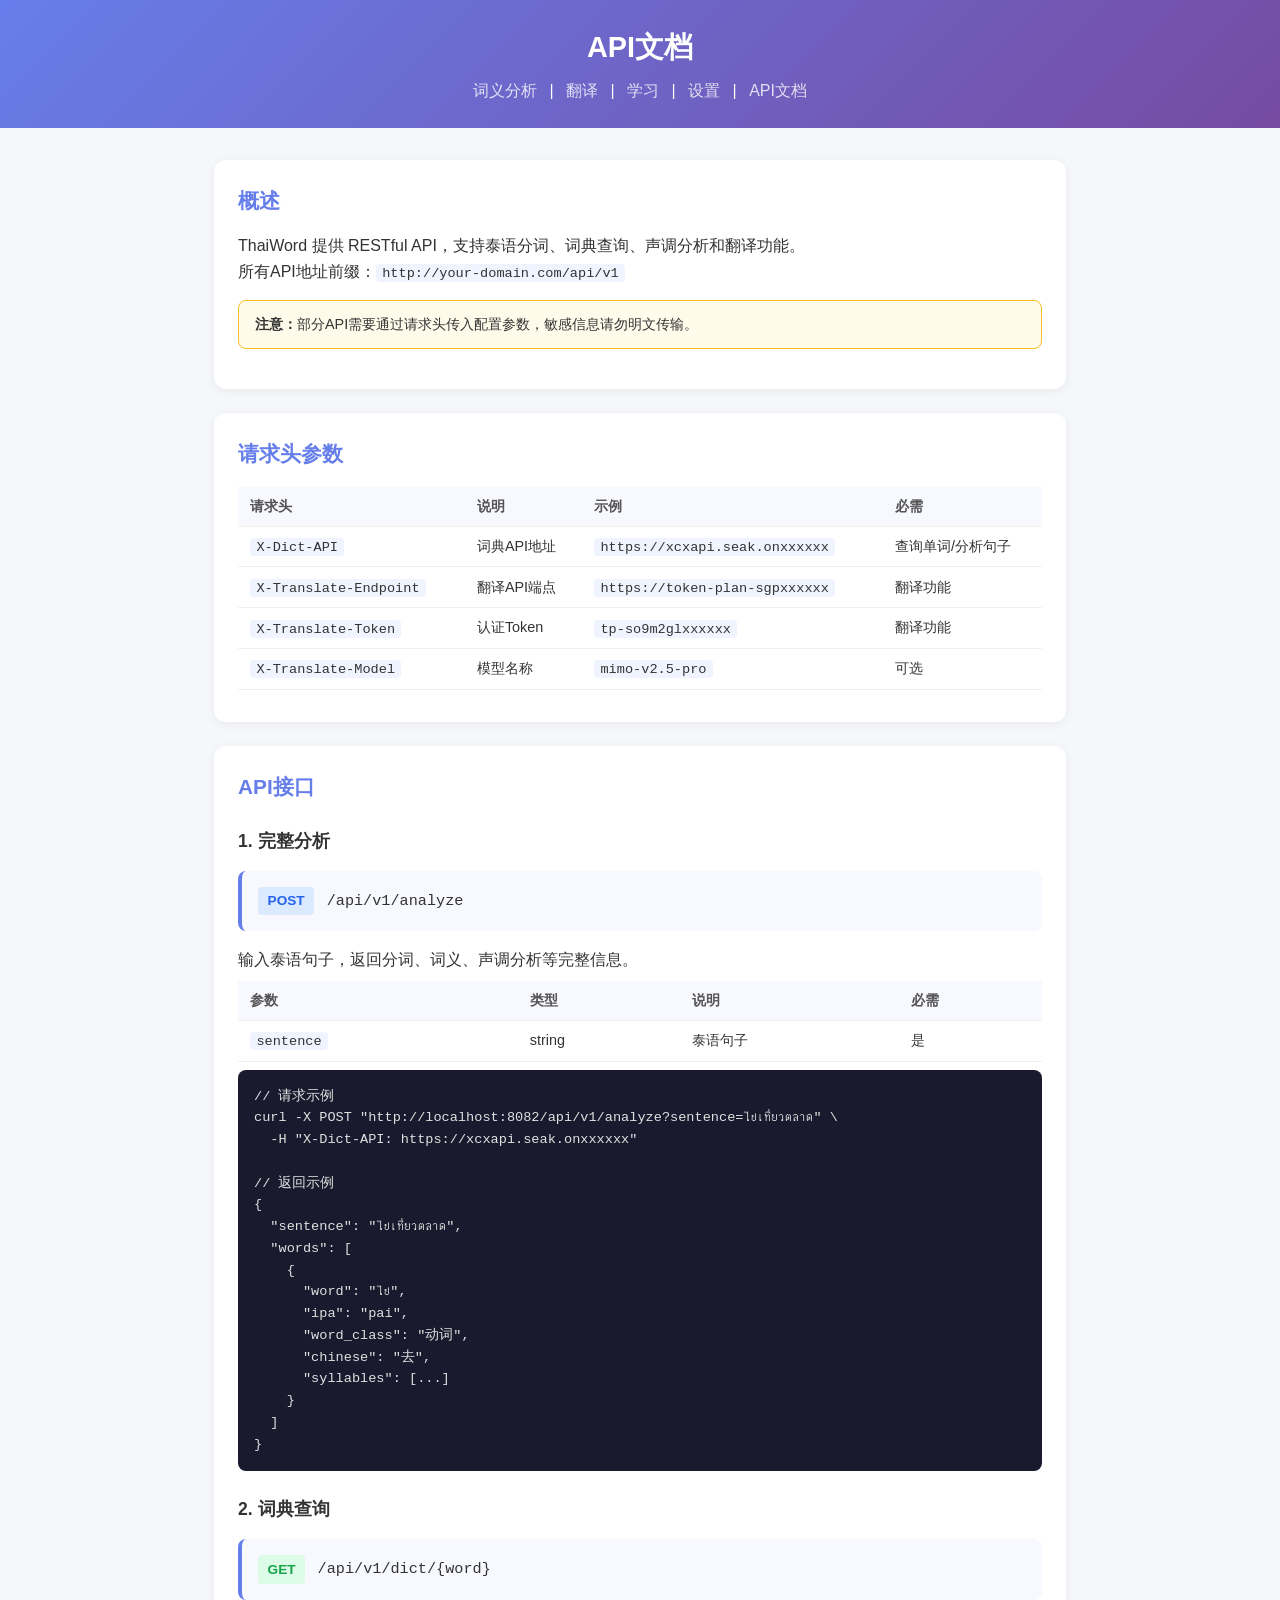
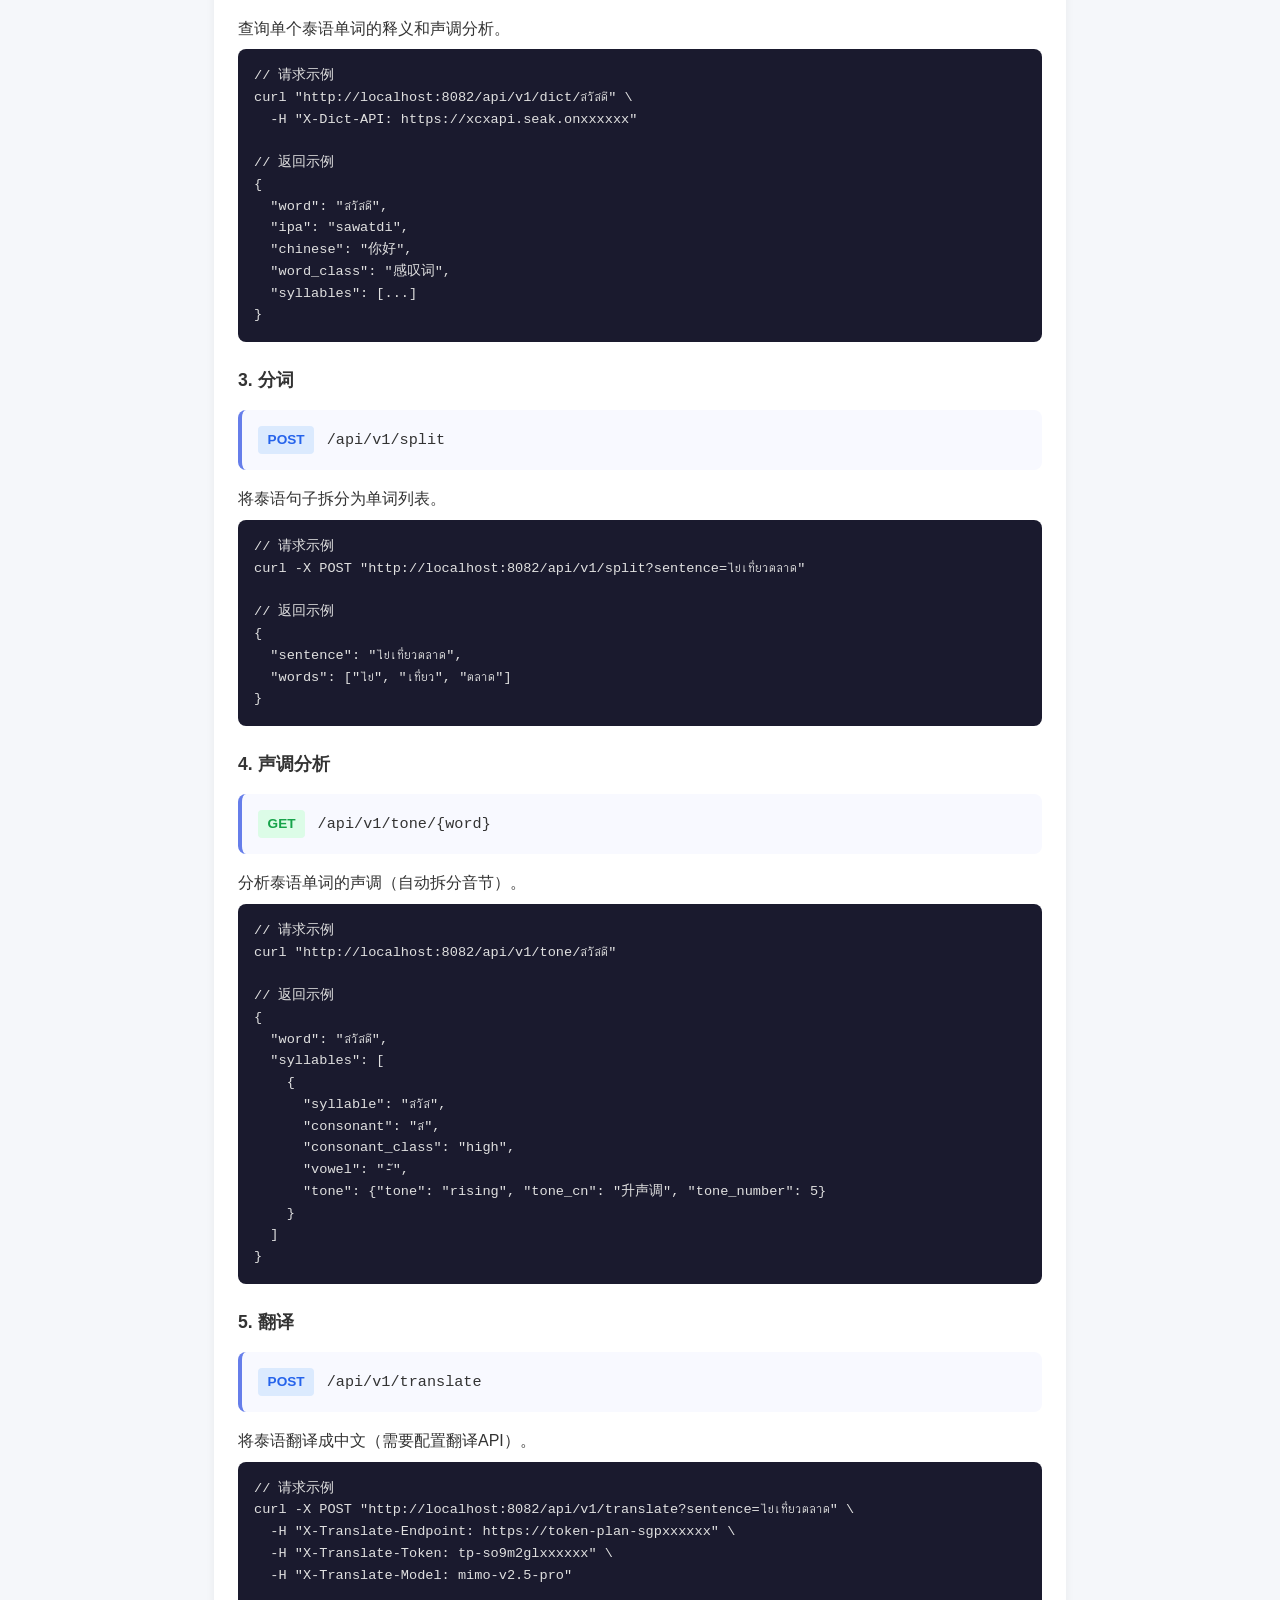
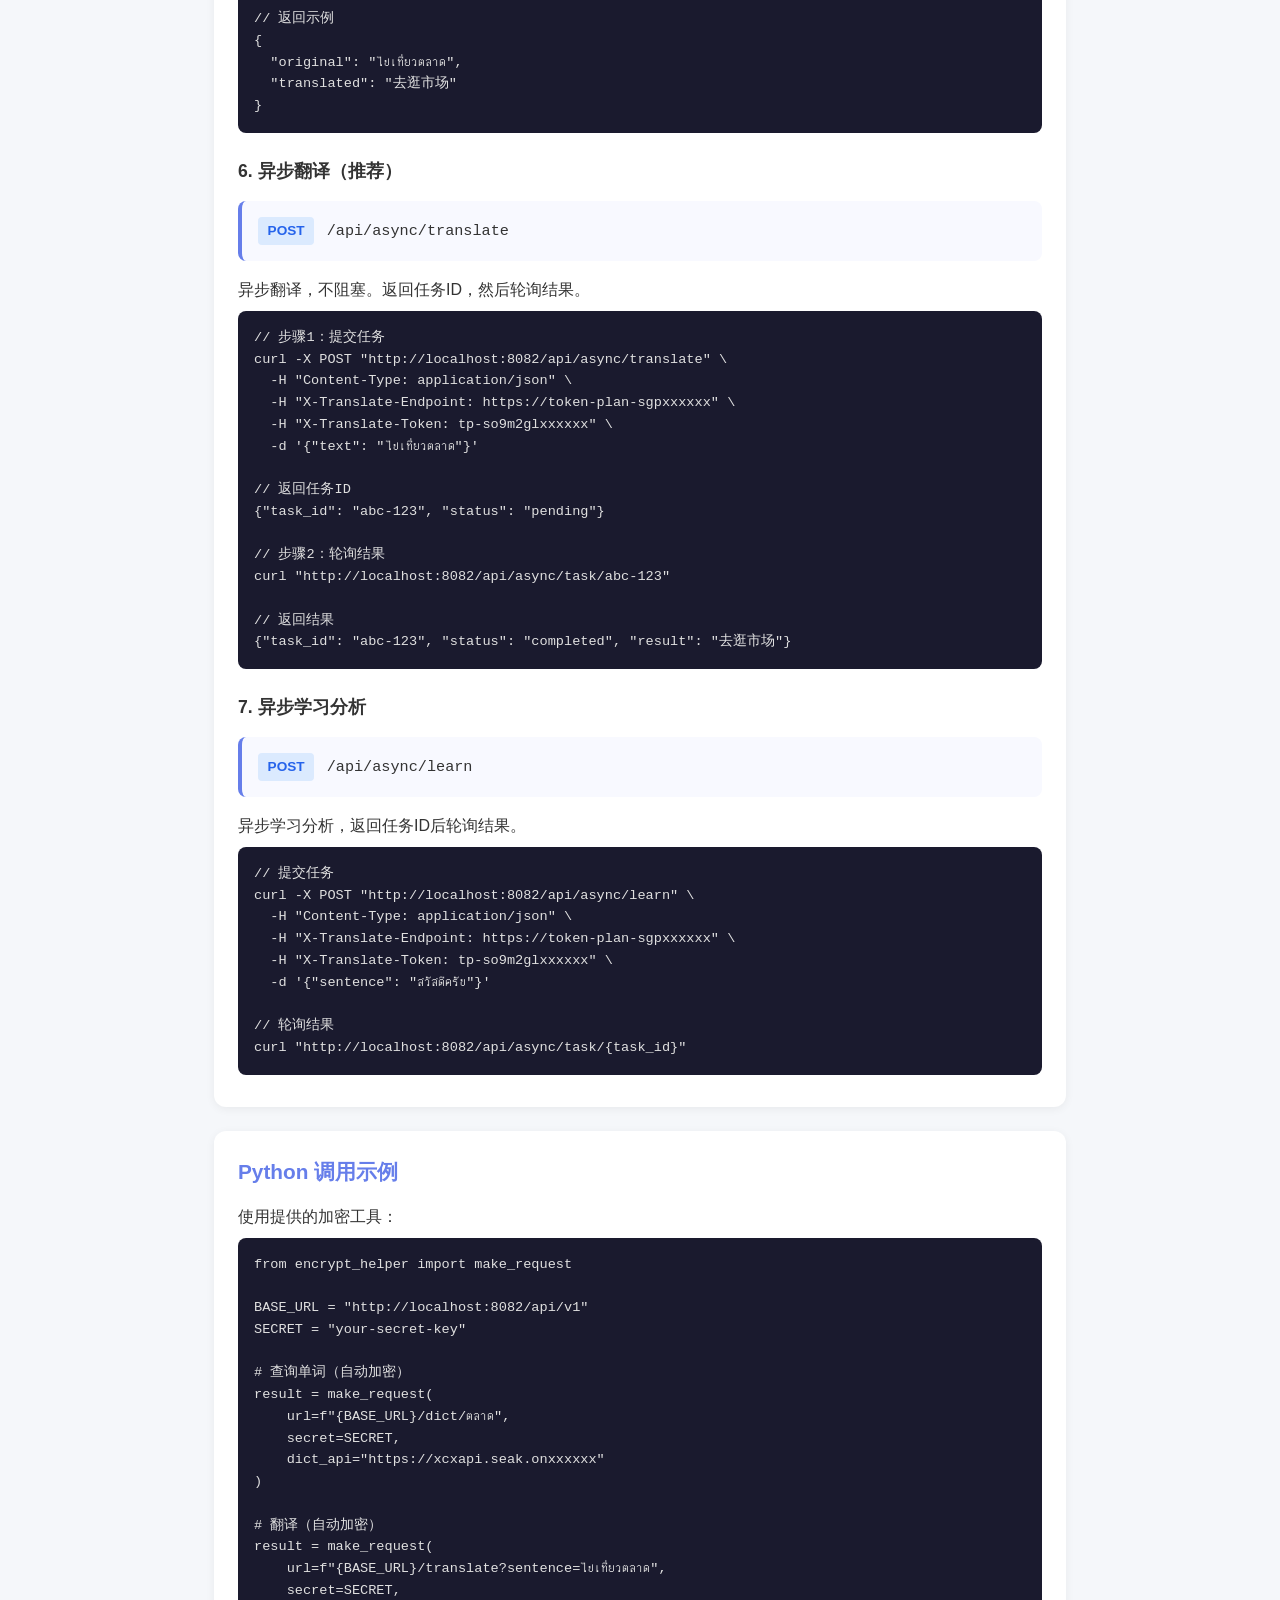
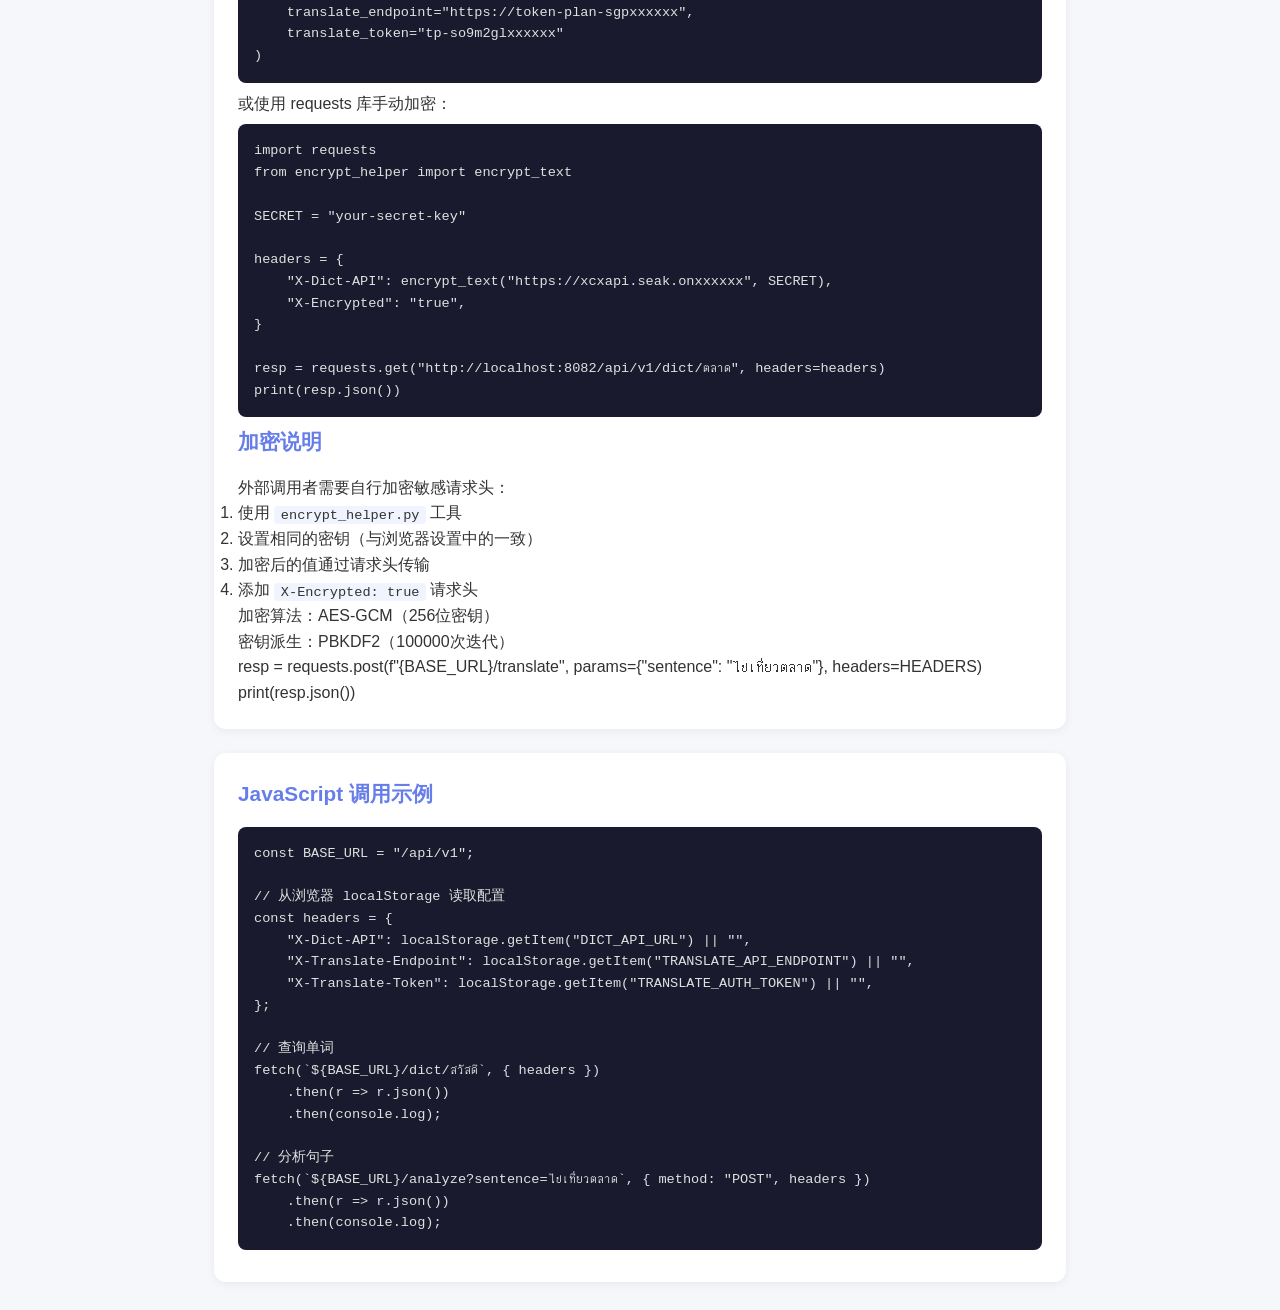
==== static/api-docs.html @ 818468a5 "Initial commit" ====
<!DOCTYPE html>
<html lang="zh-CN">
<head>
    <meta charset="UTF-8">
    <meta name="viewport" content="width=device-width, initial-scale=1.0">
    <title>API文档 - ThaiWord</title>
    <style>
        * { margin: 0; padding: 0; box-sizing: border-box; }
        body {
            font-family: -apple-system, BlinkMacSystemFont, "Segoe UI", Roboto, "Noto Sans SC", sans-serif;
            background: #f5f7fa;
            color: #333;
            line-height: 1.6;
        }
        header {
            background: linear-gradient(135deg, #667eea 0%, #764ba2 100%);
            color: white;
            text-align: center;
            padding: 1.5rem 1rem;
        }
        header h1 { font-size: 1.8rem; }
        header .nav { margin-top: 0.5rem; }
        header .nav a { color: rgba(255,255,255,0.8); text-decoration: none; margin: 0 0.5rem; }
        header .nav a:hover { color: white; }
        main { max-width: 900px; margin: 2rem auto; padding: 0 1.5rem; }
        .card {
            background: white;
            border-radius: 12px;
            padding: 1.5rem;
            box-shadow: 0 2px 10px rgba(0,0,0,0.06);
            margin-bottom: 1.5rem;
        }
        h2 { color: #667eea; margin-bottom: 1rem; font-size: 1.3rem; }
        h3 { color: #333; margin: 1.5rem 0 0.5rem; font-size: 1.1rem; }
        .endpoint {
            background: #f8f9ff;
            border-radius: 8px;
            padding: 1rem;
            margin: 1rem 0;
            border-left: 4px solid #667eea;
        }
        .method {
            display: inline-block;
            padding: 0.2rem 0.6rem;
            border-radius: 4px;
            font-weight: 600;
            font-size: 0.85rem;
            margin-right: 0.5rem;
        }
        .method-get { background: #dcfce7; color: #16a34a; }
        .method-post { background: #dbeafe; color: #2563eb; }
        .url { font-family: monospace; font-size: 0.95rem; }
        table {
            width: 100%;
            border-collapse: collapse;
            margin: 0.5rem 0;
            font-size: 0.9rem;
        }
        th, td {
            padding: 0.5rem 0.75rem;
            text-align: left;
            border-bottom: 1px solid #f0f0f0;
        }
        th { background: #f8f9ff; font-weight: 600; color: #555; }
        code {
            background: #f0f4ff;
            padding: 0.1rem 0.4rem;
            border-radius: 4px;
            font-size: 0.85rem;
            font-family: monospace;
        }
        pre {
            background: #1a1a2e;
            color: #e0e0e0;
            padding: 1rem;
            border-radius: 8px;
            overflow-x: auto;
            font-size: 0.85rem;
            margin: 0.5rem 0;
        }
        .note {
            background: #fffbeb;
            border: 1px solid #fbbf24;
            border-radius: 8px;
            padding: 0.75rem 1rem;
            margin: 1rem 0;
            font-size: 0.9rem;
        }
    </style>
</head>
<body>
    <header>
        <h1>API文档</h1>
        <div class="nav">
            <a href="/">词义分析</a> |
            <a href="/translate.html">翻译</a> |
            <a href="/learn.html">学习</a> |
            <a href="/settings.html">设置</a> |
            <a href="/api-docs.html">API文档</a>
        </div>
    </header>

    <main>
        <div class="card">
            <h2>概述</h2>
            <p>ThaiWord 提供 RESTful API，支持泰语分词、词典查询、声调分析和翻译功能。</p>
            <p>所有API地址前缀：<code>http://your-domain.com/api/v1</code></p>

            <div class="note">
                <strong>注意：</strong>部分API需要通过请求头传入配置参数，敏感信息请勿明文传输。
            </div>
        </div>

        <div class="card">
            <h2>请求头参数</h2>
            <table>
                <thead>
                    <tr>
                        <th>请求头</th>
                        <th>说明</th>
                        <th>示例</th>
                        <th>必需</th>
                    </tr>
                </thead>
                <tbody>
                    <tr>
                        <td><code>X-Dict-API</code></td>
                        <td>词典API地址</td>
                        <td><code>https://xcxapi.seak.onxxxxxx</code></td>
                        <td>查询单词/分析句子</td>
                    </tr>
                    <tr>
                        <td><code>X-Translate-Endpoint</code></td>
                        <td>翻译API端点</td>
                        <td><code>https://token-plan-sgpxxxxxx</code></td>
                        <td>翻译功能</td>
                    </tr>
                    <tr>
                        <td><code>X-Translate-Token</code></td>
                        <td>认证Token</td>
                        <td><code>tp-so9m2glxxxxxx</code></td>
                        <td>翻译功能</td>
                    </tr>
                    <tr>
                        <td><code>X-Translate-Model</code></td>
                        <td>模型名称</td>
                        <td><code>mimo-v2.5-pro</code></td>
                        <td>可选</td>
                    </tr>
                </tbody>
            </table>
        </div>

        <div class="card">
            <h2>API接口</h2>

            <h3>1. 完整分析</h3>
            <div class="endpoint">
                <span class="method method-post">POST</span>
                <span class="url">/api/v1/analyze</span>
            </div>
            <p>输入泰语句子，返回分词、词义、声调分析等完整信息。</p>
            <table>
                <thead>
                    <tr>
                        <th>参数</th>
                        <th>类型</th>
                        <th>说明</th>
                        <th>必需</th>
                    </tr>
                </thead>
                <tbody>
                    <tr>
                        <td><code>sentence</code></td>
                        <td>string</td>
                        <td>泰语句子</td>
                        <td>是</td>
                    </tr>
                </tbody>
            </table>
            <pre>
// 请求示例
curl -X POST "http://localhost:8082/api/v1/analyze?sentence=ไปเที่ยวตลาด" \
  -H "X-Dict-API: https://xcxapi.seak.onxxxxxx"

// 返回示例
{
  "sentence": "ไปเที่ยวตลาด",
  "words": [
    {
      "word": "ไป",
      "ipa": "pai",
      "word_class": "动词",
      "chinese": "去",
      "syllables": [...]
    }
  ]
}</pre>

            <h3>2. 词典查询</h3>
            <div class="endpoint">
                <span class="method method-get">GET</span>
                <span class="url">/api/v1/dict/{word}</span>
            </div>
            <p>查询单个泰语单词的释义和声调分析。</p>
            <pre>
// 请求示例
curl "http://localhost:8082/api/v1/dict/สวัสดี" \
  -H "X-Dict-API: https://xcxapi.seak.onxxxxxx"

// 返回示例
{
  "word": "สวัสดี",
  "ipa": "sawatdi",
  "chinese": "你好",
  "word_class": "感叹词",
  "syllables": [...]
}</pre>

            <h3>3. 分词</h3>
            <div class="endpoint">
                <span class="method method-post">POST</span>
                <span class="url">/api/v1/split</span>
            </div>
            <p>将泰语句子拆分为单词列表。</p>
            <pre>
// 请求示例
curl -X POST "http://localhost:8082/api/v1/split?sentence=ไปเที่ยวตลาด"

// 返回示例
{
  "sentence": "ไปเที่ยวตลาด",
  "words": ["ไป", "เที่ยว", "ตลาด"]
}</pre>

            <h3>4. 声调分析</h3>
            <div class="endpoint">
                <span class="method method-get">GET</span>
                <span class="url">/api/v1/tone/{word}</span>
            </div>
            <p>分析泰语单词的声调（自动拆分音节）。</p>
            <pre>
// 请求示例
curl "http://localhost:8082/api/v1/tone/สวัสดี"

// 返回示例
{
  "word": "สวัสดี",
  "syllables": [
    {
      "syllable": "สวัส",
      "consonant": "ส",
      "consonant_class": "high",
      "vowel": "-ั",
      "tone": {"tone": "rising", "tone_cn": "升声调", "tone_number": 5}
    }
  ]
}</pre>

            <h3>5. 翻译</h3>
            <div class="endpoint">
                <span class="method method-post">POST</span>
                <span class="url">/api/v1/translate</span>
            </div>
            <p>将泰语翻译成中文（需要配置翻译API）。</p>
            <pre>
// 请求示例
curl -X POST "http://localhost:8082/api/v1/translate?sentence=ไปเที่ยวตลาด" \
  -H "X-Translate-Endpoint: https://token-plan-sgpxxxxxx" \
  -H "X-Translate-Token: tp-so9m2glxxxxxx" \
  -H "X-Translate-Model: mimo-v2.5-pro"

// 返回示例
{
  "original": "ไปเที่ยวตลาด",
  "translated": "去逛市场"
}</pre>

            <h3>6. 异步翻译（推荐）</h3>
            <div class="endpoint">
                <span class="method method-post">POST</span>
                <span class="url">/api/async/translate</span>
            </div>
            <p>异步翻译，不阻塞。返回任务ID，然后轮询结果。</p>
            <pre>
// 步骤1：提交任务
curl -X POST "http://localhost:8082/api/async/translate" \
  -H "Content-Type: application/json" \
  -H "X-Translate-Endpoint: https://token-plan-sgpxxxxxx" \
  -H "X-Translate-Token: tp-so9m2glxxxxxx" \
  -d '{"text": "ไปเที่ยวตลาด"}'

// 返回任务ID
{"task_id": "abc-123", "status": "pending"}

// 步骤2：轮询结果
curl "http://localhost:8082/api/async/task/abc-123"

// 返回结果
{"task_id": "abc-123", "status": "completed", "result": "去逛市场"}</pre>

            <h3>7. 异步学习分析</h3>
            <div class="endpoint">
                <span class="method method-post">POST</span>
                <span class="url">/api/async/learn</span>
            </div>
            <p>异步学习分析，返回任务ID后轮询结果。</p>
            <pre>
// 提交任务
curl -X POST "http://localhost:8082/api/async/learn" \
  -H "Content-Type: application/json" \
  -H "X-Translate-Endpoint: https://token-plan-sgpxxxxxx" \
  -H "X-Translate-Token: tp-so9m2glxxxxxx" \
  -d '{"sentence": "สวัสดีครับ"}'

// 轮询结果
curl "http://localhost:8082/api/async/task/{task_id}"</pre>
        </div>

        <div class="card">
            <h2>Python 调用示例</h2>
            <p>使用提供的加密工具：</p>
            <pre>
from encrypt_helper import make_request

BASE_URL = "http://localhost:8082/api/v1"
SECRET = "your-secret-key"

# 查询单词（自动加密）
result = make_request(
    url=f"{BASE_URL}/dict/ตลาด",
    secret=SECRET,
    dict_api="https://xcxapi.seak.onxxxxxx"
)

# 翻译（自动加密）
result = make_request(
    url=f"{BASE_URL}/translate?sentence=ไปเที่ยวตลาด",
    secret=SECRET,
    translate_endpoint="https://token-plan-sgpxxxxxx",
    translate_token="tp-so9m2glxxxxxx"
)</pre>

            <p>或使用 requests 库手动加密：</p>
            <pre>
import requests
from encrypt_helper import encrypt_text

SECRET = "your-secret-key"

headers = {
    "X-Dict-API": encrypt_text("https://xcxapi.seak.onxxxxxx", SECRET),
    "X-Encrypted": "true",
}

resp = requests.get("http://localhost:8082/api/v1/dict/ตลาด", headers=headers)
print(resp.json())</pre>

            <h2>加密说明</h2>
            <p>外部调用者需要自行加密敏感请求头：</p>
            <ol>
                <li>使用 <code>encrypt_helper.py</code> 工具</li>
                <li>设置相同的密钥（与浏览器设置中的一致）</li>
                <li>加密后的值通过请求头传输</li>
                <li>添加 <code>X-Encrypted: true</code> 请求头</li>
            </ol>

            <p>加密算法：AES-GCM（256位密钥）</p>
            <p>密钥派生：PBKDF2（100000次迭代）</p>
resp = requests.post(f"{BASE_URL}/translate", params={"sentence": "ไปเที่ยวตลาด"}, headers=HEADERS)
print(resp.json())</pre>
        </div>

        <div class="card">
            <h2>JavaScript 调用示例</h2>
            <pre>
const BASE_URL = "/api/v1";

// 从浏览器 localStorage 读取配置
const headers = {
    "X-Dict-API": localStorage.getItem("DICT_API_URL") || "",
    "X-Translate-Endpoint": localStorage.getItem("TRANSLATE_API_ENDPOINT") || "",
    "X-Translate-Token": localStorage.getItem("TRANSLATE_AUTH_TOKEN") || "",
};

// 查询单词
fetch(`${BASE_URL}/dict/สวัสดี`, { headers })
    .then(r => r.json())
    .then(console.log);

// 分析句子
fetch(`${BASE_URL}/analyze?sentence=ไปเที่ยวตลาด`, { method: "POST", headers })
    .then(r => r.json())
    .then(console.log);</pre>
        </div>
    </main>
</body>
</html>
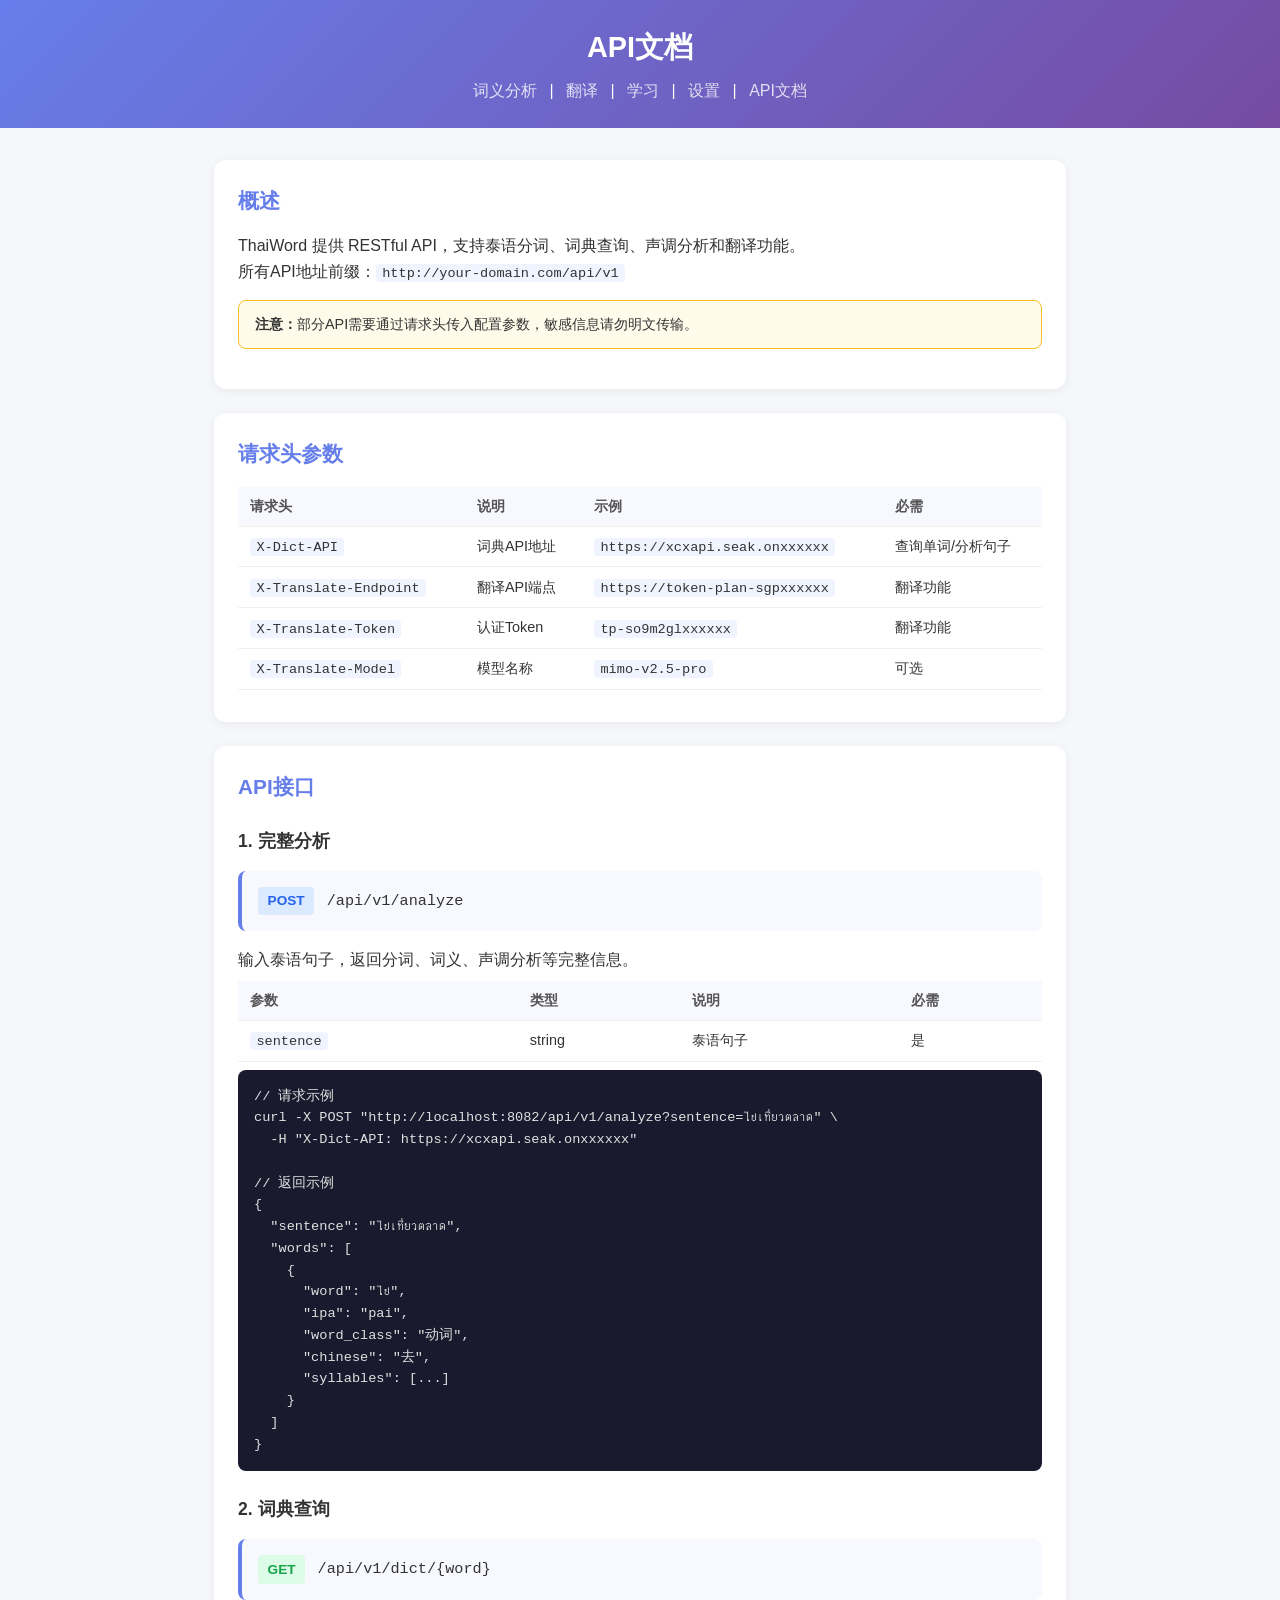
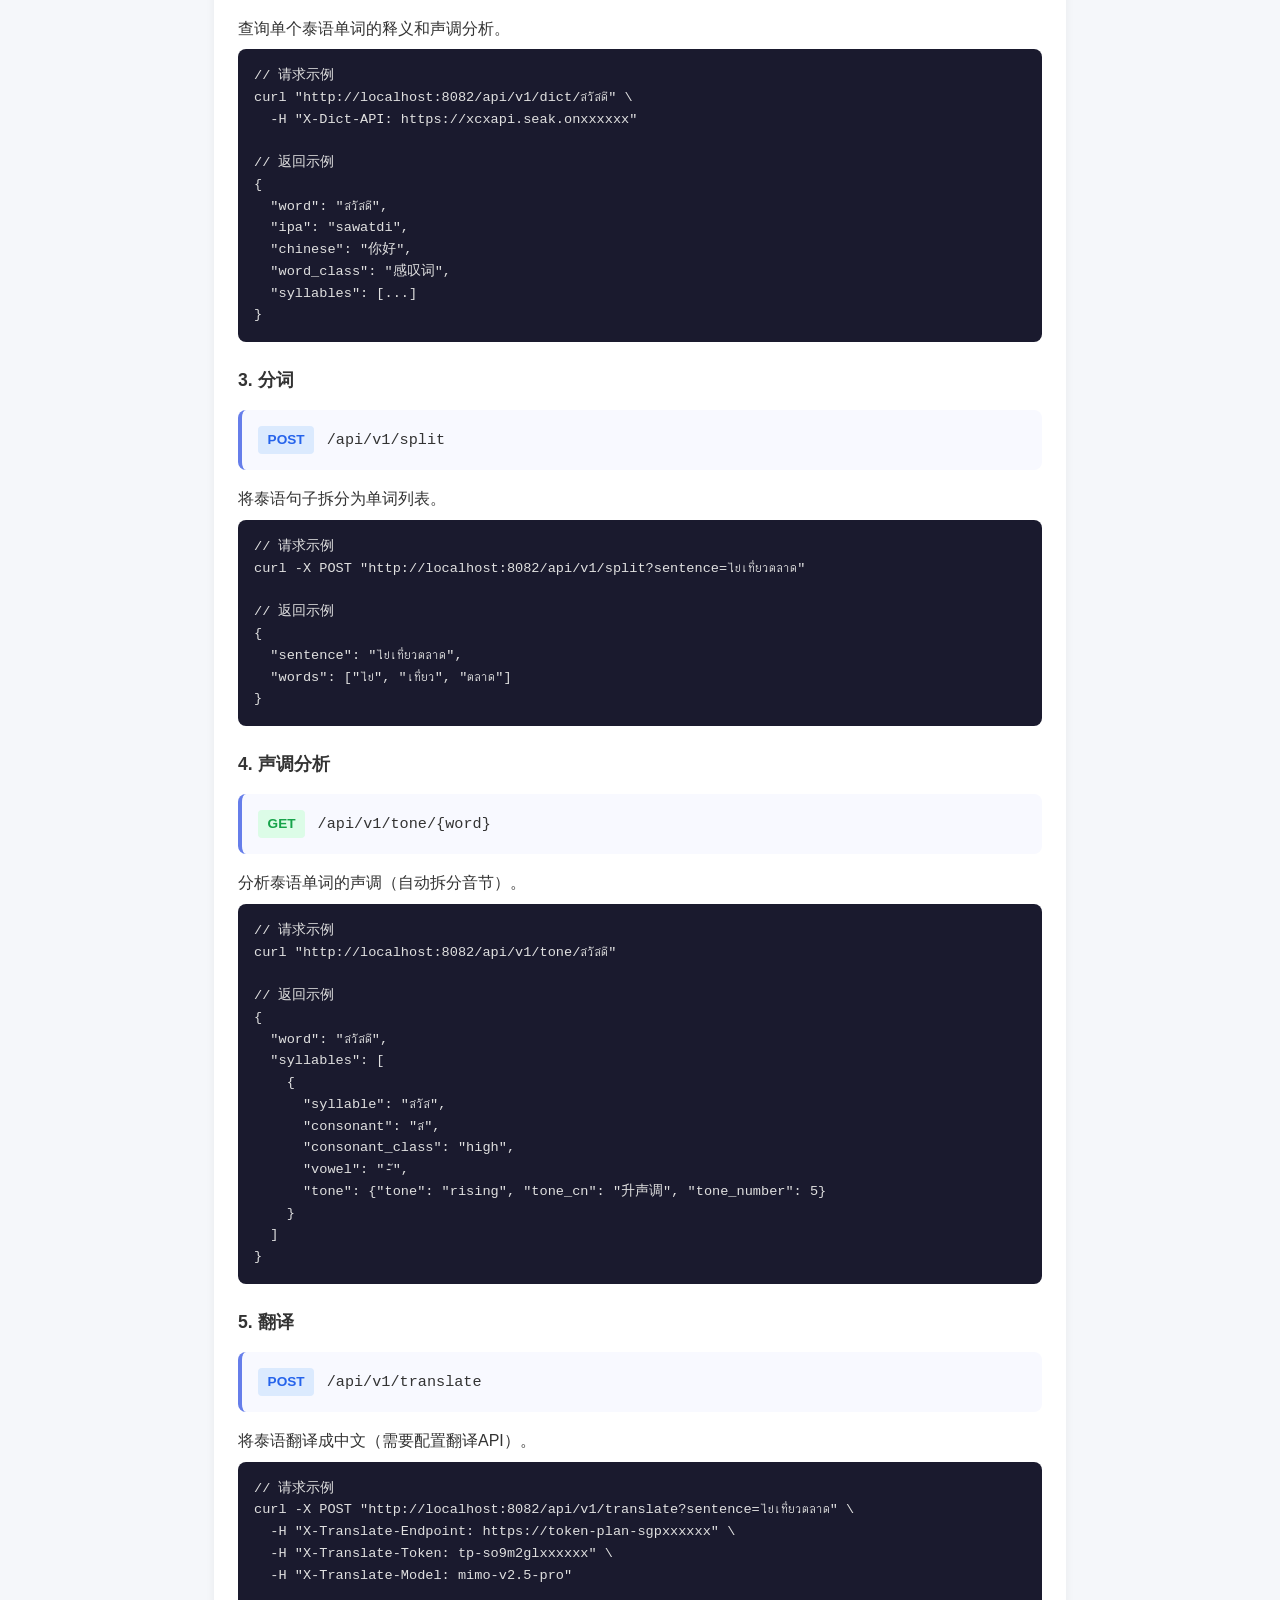
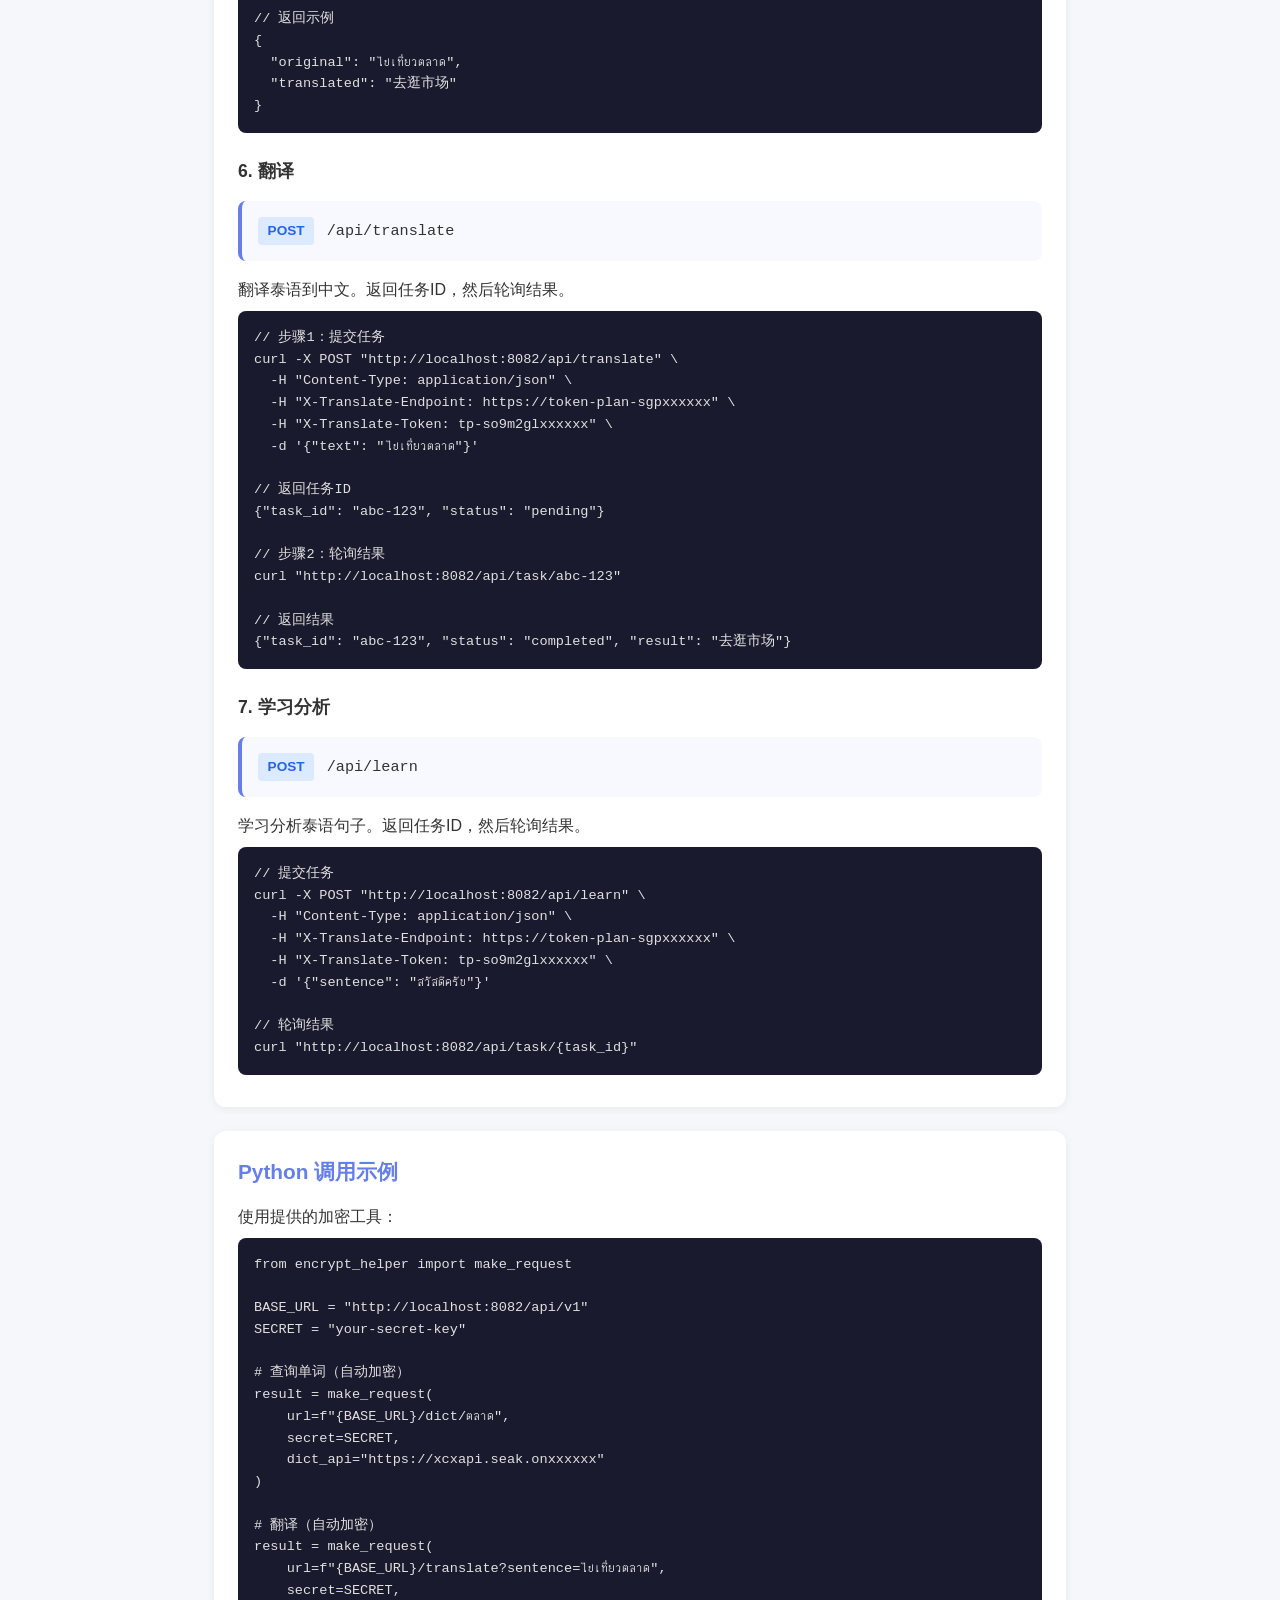
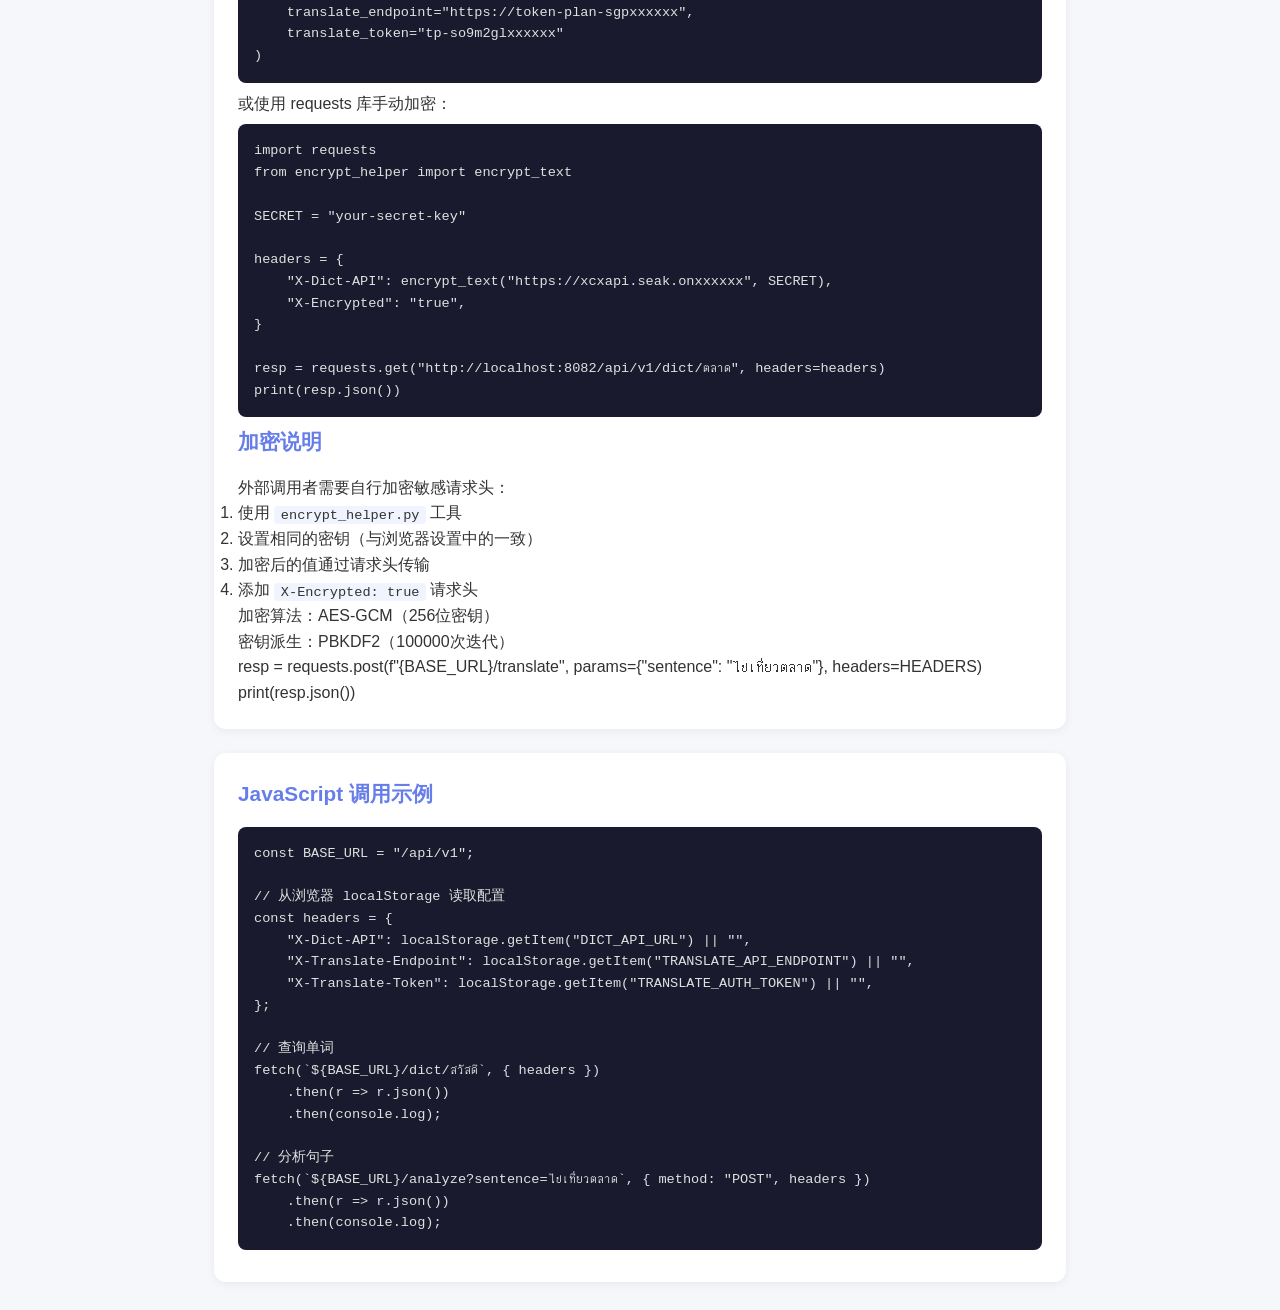
==== commit 6fb2ff72: "并行优化" ====
--- a/static/api-docs.html
+++ b/static/api-docs.html
@@ -276,15 +276,15 @@
   "translated": "去逛市场"
 }</pre>
 
-            <h3>6. 异步翻译（推荐）</h3>
-            <div class="endpoint">
-                <span class="method method-post">POST</span>
-                <span class="url">/api/async/translate</span>
-            </div>
-            <p>异步翻译，不阻塞。返回任务ID，然后轮询结果。</p>
+            <h3>6. 翻译</h3>
+            <div class="endpoint">
+                <span class="method method-post">POST</span>
+                <span class="url">/api/translate</span>
+            </div>
+            <p>翻译泰语到中文。返回任务ID，然后轮询结果。</p>
             <pre>
 // 步骤1：提交任务
-curl -X POST "http://localhost:8082/api/async/translate" \
+curl -X POST "http://localhost:8082/api/translate" \
   -H "Content-Type: application/json" \
   -H "X-Translate-Endpoint: https://token-plan-sgpxxxxxx" \
   -H "X-Translate-Token: tp-so9m2glxxxxxx" \
@@ -294,27 +294,27 @@
 {"task_id": "abc-123", "status": "pending"}
 
 // 步骤2：轮询结果
-curl "http://localhost:8082/api/async/task/abc-123"
+curl "http://localhost:8082/api/task/abc-123"
 
 // 返回结果
 {"task_id": "abc-123", "status": "completed", "result": "去逛市场"}</pre>
 
-            <h3>7. 异步学习分析</h3>
-            <div class="endpoint">
-                <span class="method method-post">POST</span>
-                <span class="url">/api/async/learn</span>
-            </div>
-            <p>异步学习分析，返回任务ID后轮询结果。</p>
+            <h3>7. 学习分析</h3>
+            <div class="endpoint">
+                <span class="method method-post">POST</span>
+                <span class="url">/api/learn</span>
+            </div>
+            <p>学习分析泰语句子。返回任务ID，然后轮询结果。</p>
             <pre>
 // 提交任务
-curl -X POST "http://localhost:8082/api/async/learn" \
+curl -X POST "http://localhost:8082/api/learn" \
   -H "Content-Type: application/json" \
   -H "X-Translate-Endpoint: https://token-plan-sgpxxxxxx" \
   -H "X-Translate-Token: tp-so9m2glxxxxxx" \
   -d '{"sentence": "สวัสดีครับ"}'
 
 // 轮询结果
-curl "http://localhost:8082/api/async/task/{task_id}"</pre>
+curl "http://localhost:8082/api/task/{task_id}"</pre>
         </div>
 
         <div class="card">
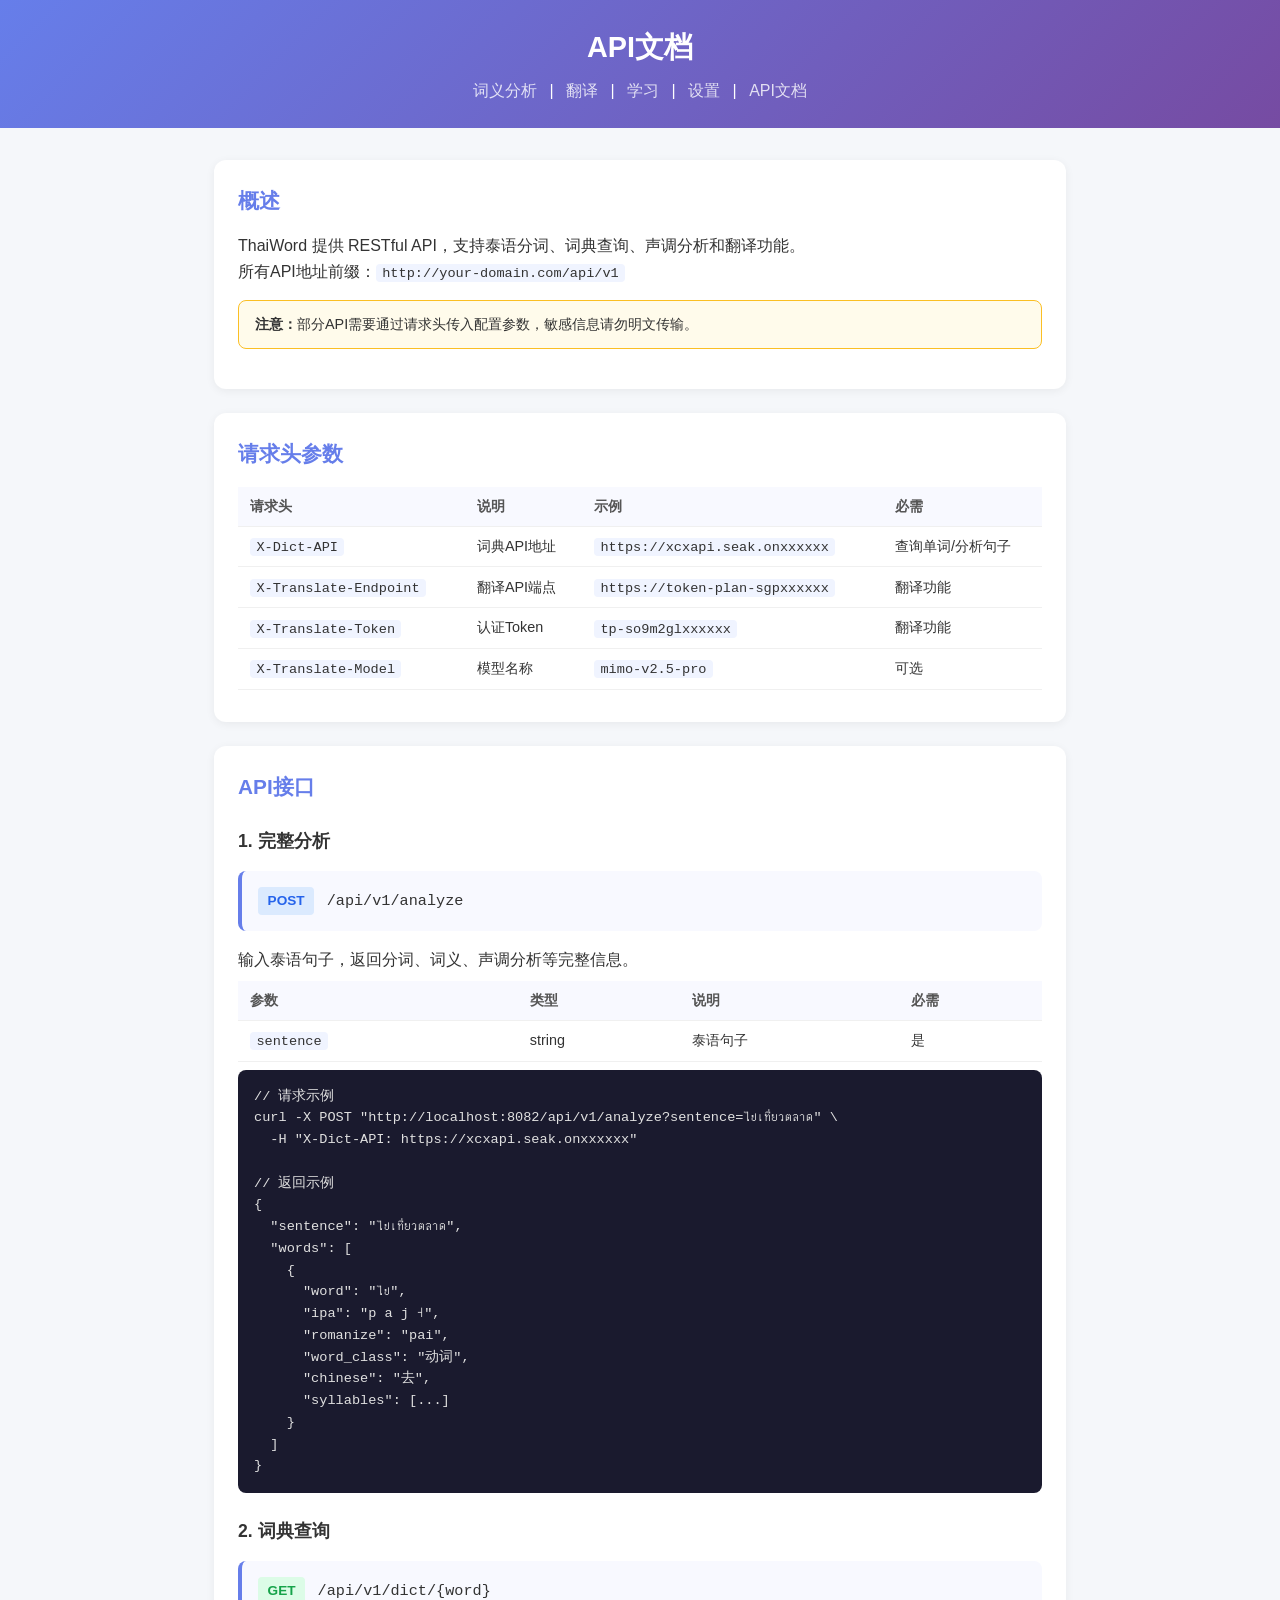
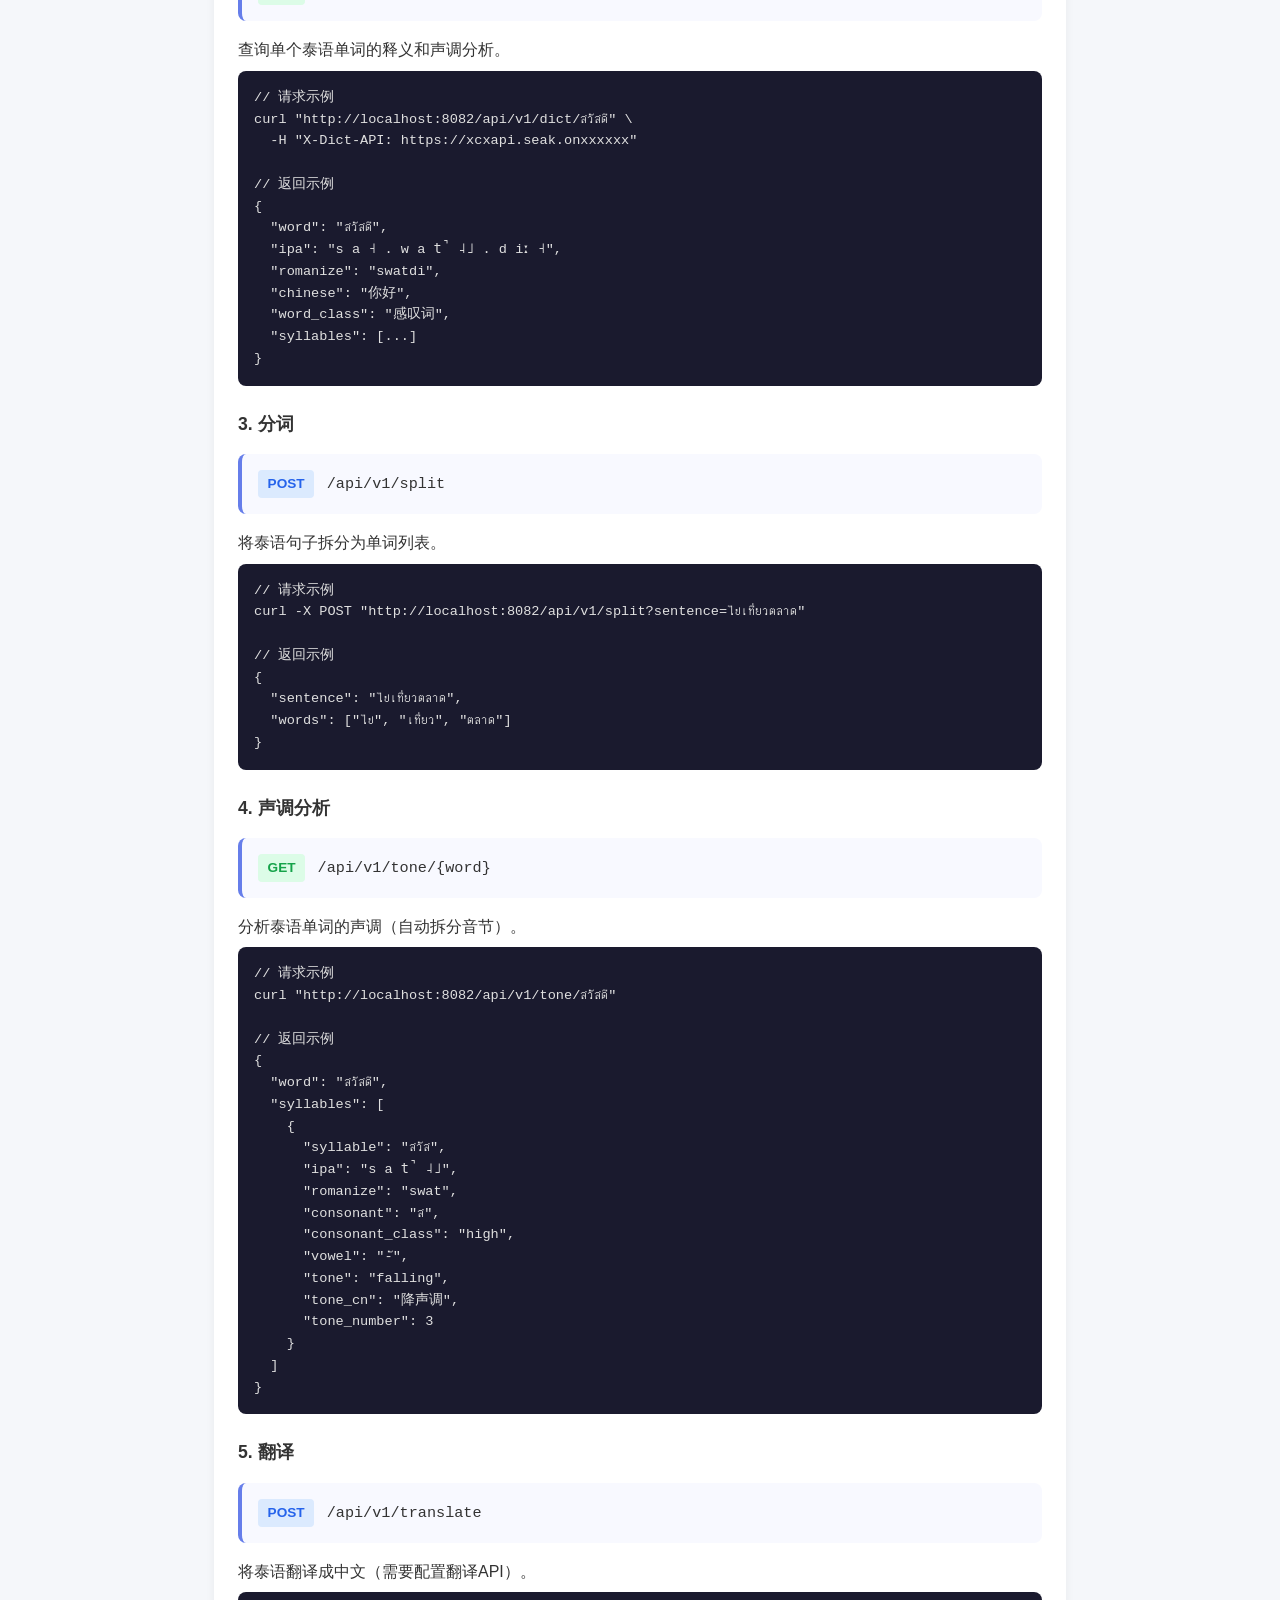
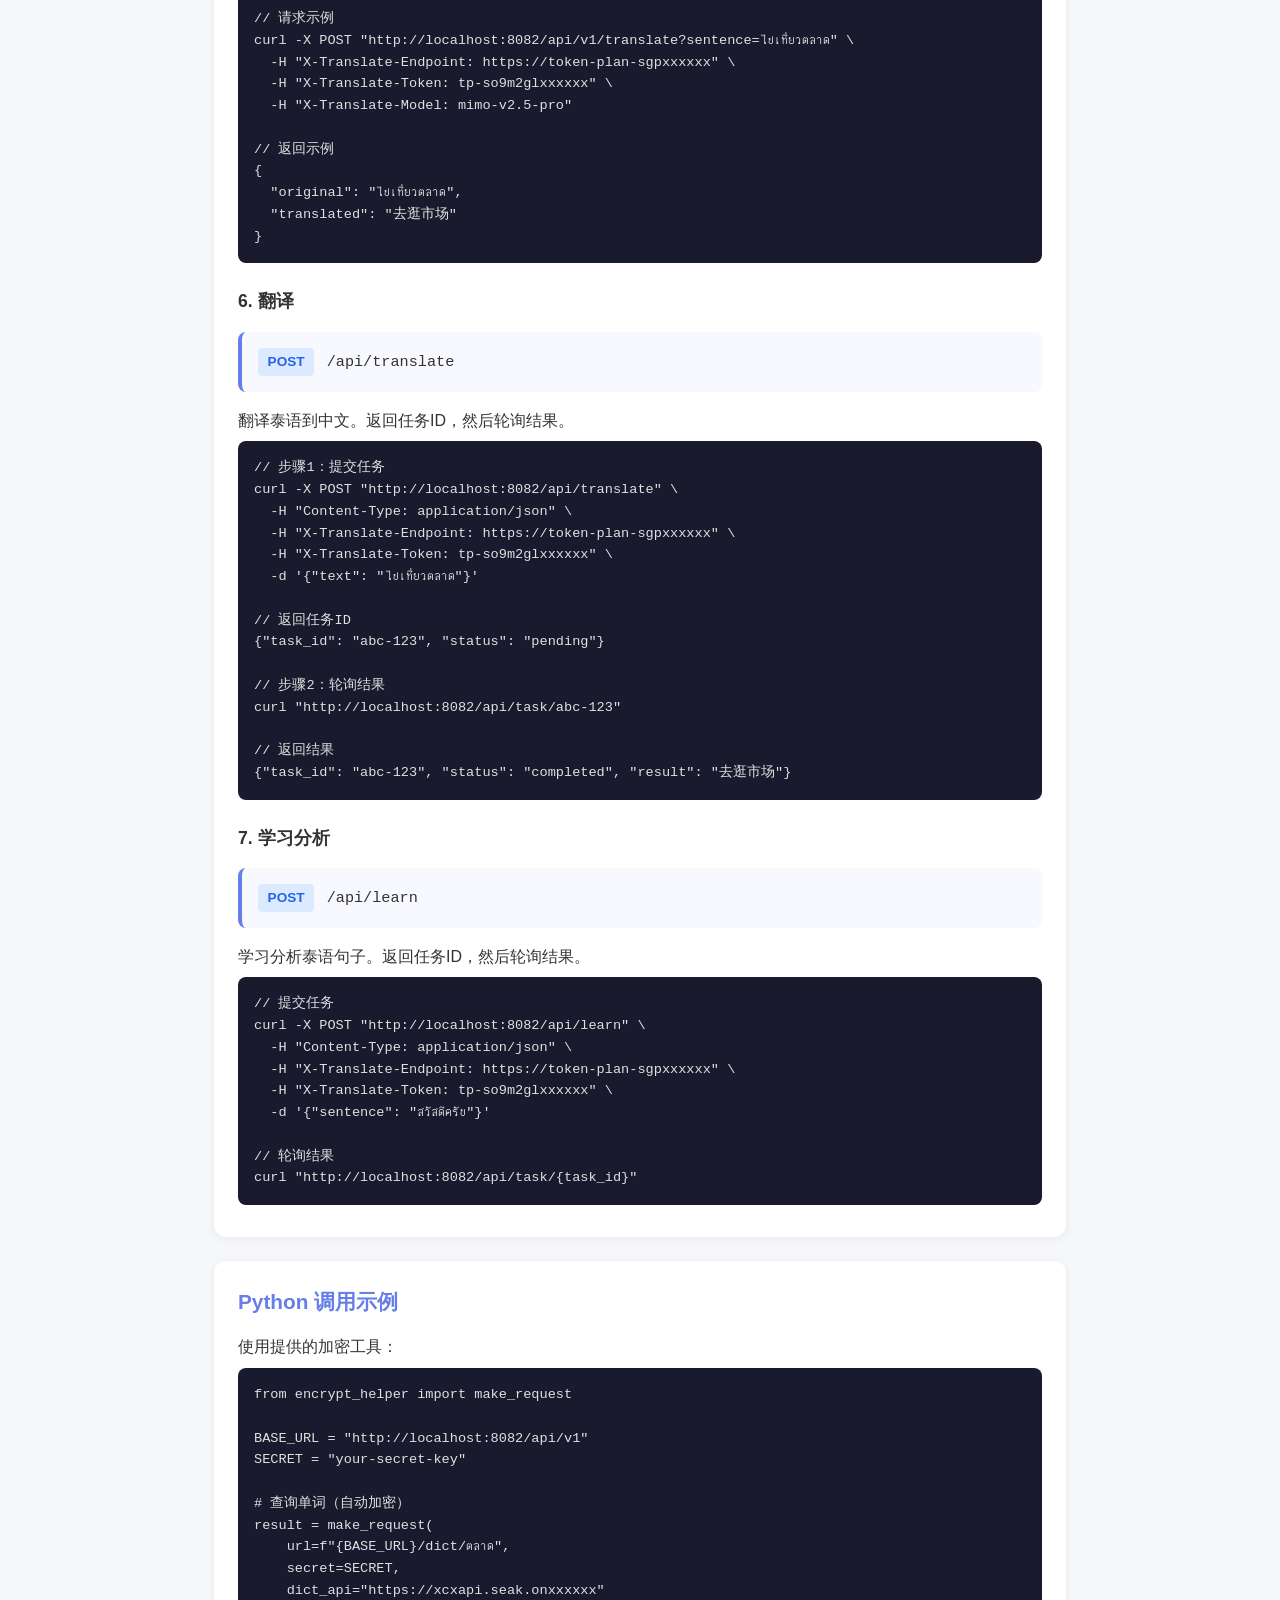
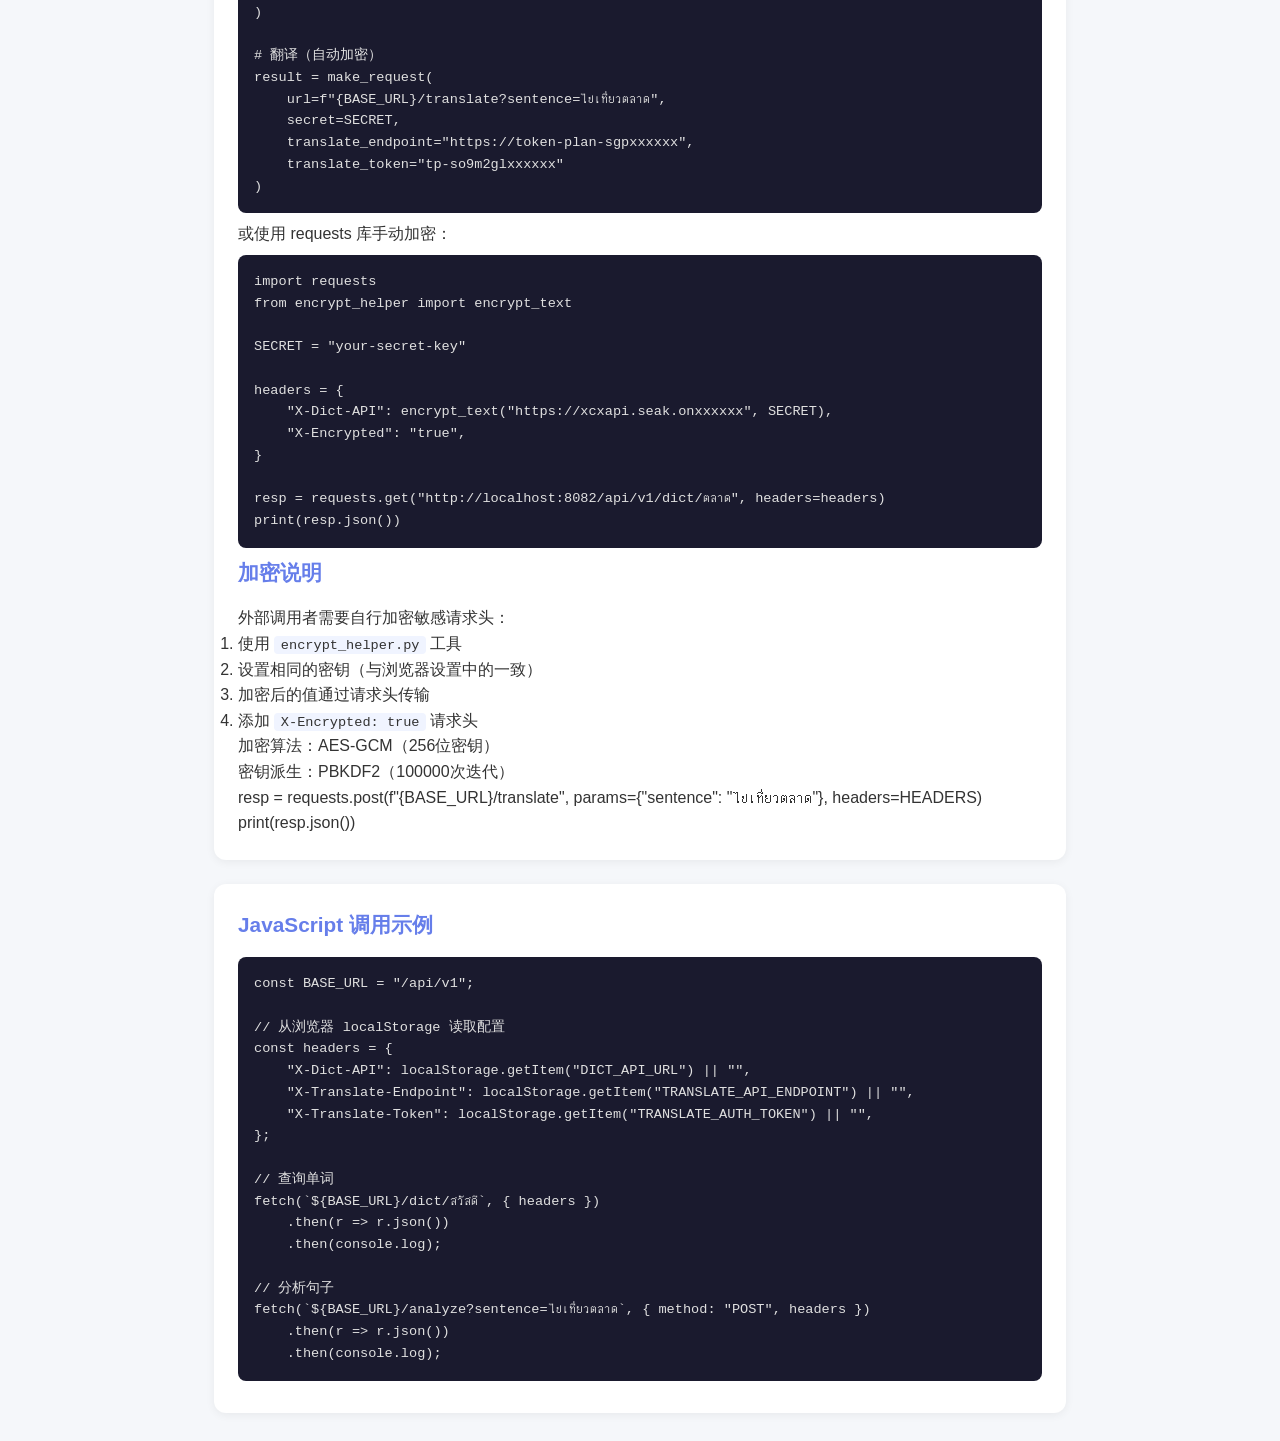
==== commit a3ed7ab1: "ipa、罗马音优化；音节分析优化；" ====
--- a/static/api-docs.html
+++ b/static/api-docs.html
@@ -189,7 +189,8 @@
   "words": [
     {
       "word": "ไป",
-      "ipa": "pai",
+      "ipa": "p a j ˧",
+      "romanize": "pai",
       "word_class": "动词",
       "chinese": "去",
       "syllables": [...]
@@ -211,7 +212,8 @@
 // 返回示例
 {
   "word": "สวัสดี",
-  "ipa": "sawatdi",
+  "ipa": "s a ˧ . w a t̚ ˨˩ . d iː ˧",
+  "romanize": "swatdi",
   "chinese": "你好",
   "word_class": "感叹词",
   "syllables": [...]
@@ -249,10 +251,14 @@
   "syllables": [
     {
       "syllable": "สวัส",
+      "ipa": "s a t̚ ˨˩",
+      "romanize": "swat",
       "consonant": "ส",
       "consonant_class": "high",
       "vowel": "-ั",
-      "tone": {"tone": "rising", "tone_cn": "升声调", "tone_number": 5}
+      "tone": "falling",
+      "tone_cn": "降声调",
+      "tone_number": 3
     }
   ]
 }</pre>
